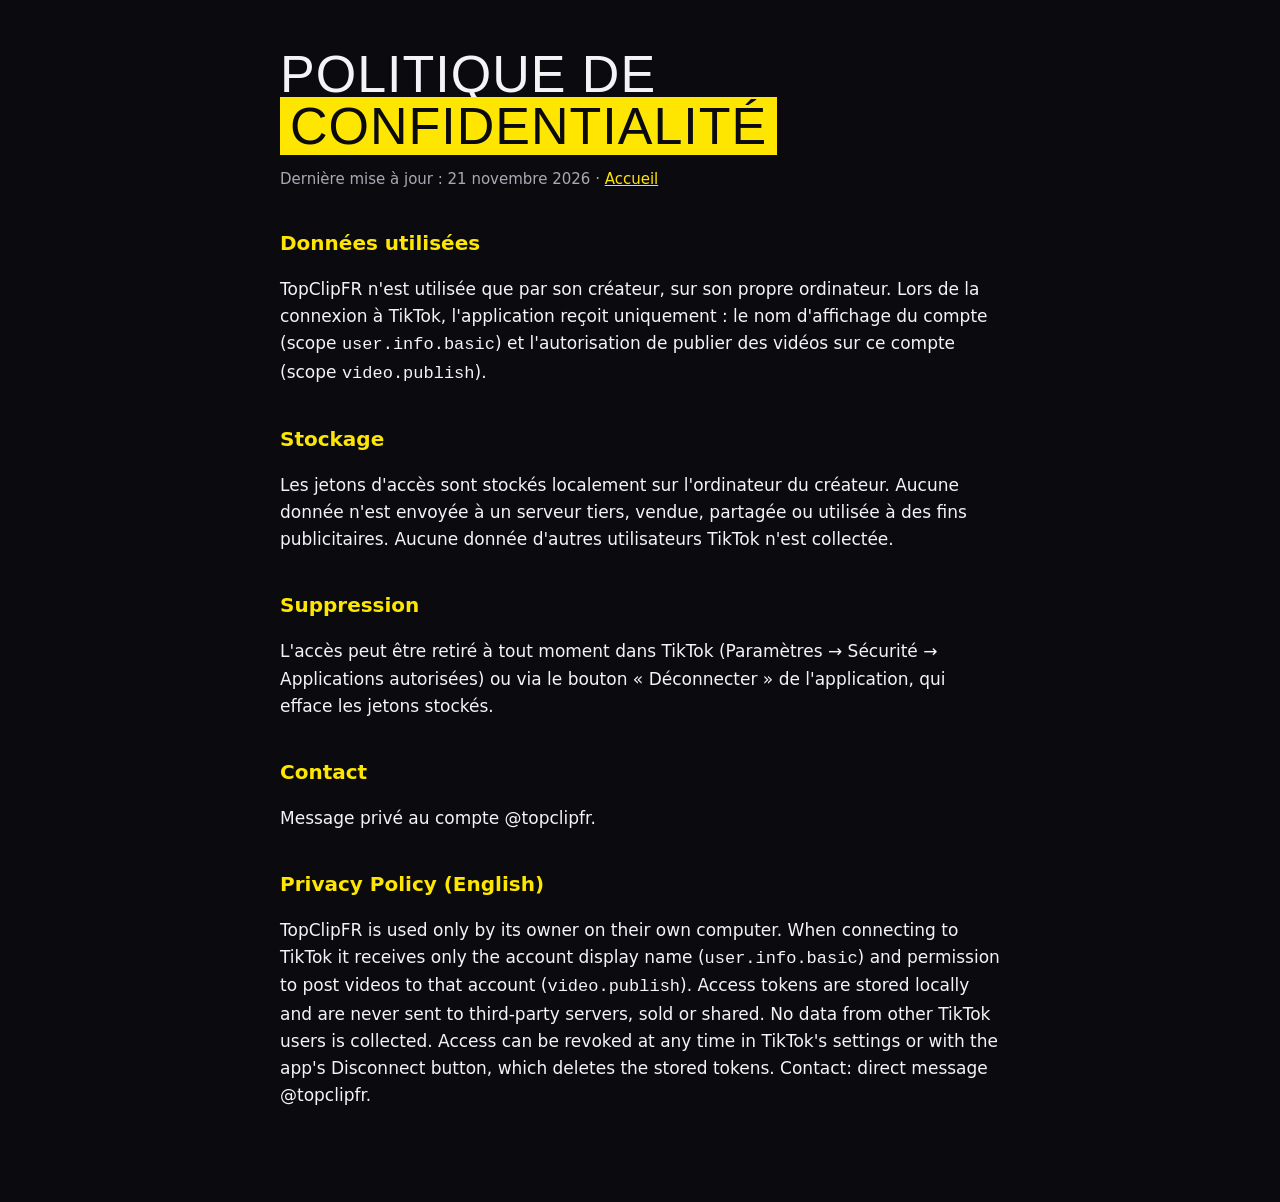
==== confidentialite.html @ 781fd8e4 "Add files via upload" ====
<!doctype html>
<html lang="fr"><head><meta charset="utf-8"><meta name="viewport" content="width=device-width,initial-scale=1">
<title>Confidentialité · TopClipFR</title><link rel="stylesheet" href="style.css"></head><body><main>
<h1>POLITIQUE DE <span>CONFIDENTIALITÉ</span></h1>
<p class="mut">Dernière mise à jour : 21 novembre 2026 · <a href="index.html">Accueil</a></p>

<h2>Données utilisées</h2>
<p>TopClipFR n'est utilisée que par son créateur, sur son propre ordinateur. Lors de la connexion à TikTok,
l'application reçoit uniquement : le nom d'affichage du compte (scope <code>user.info.basic</code>) et
l'autorisation de publier des vidéos sur ce compte (scope <code>video.publish</code>).</p>

<h2>Stockage</h2>
<p>Les jetons d'accès sont stockés localement sur l'ordinateur du créateur. Aucune donnée n'est envoyée à un
serveur tiers, vendue, partagée ou utilisée à des fins publicitaires. Aucune donnée d'autres utilisateurs
TikTok n'est collectée.</p>

<h2>Suppression</h2>
<p>L'accès peut être retiré à tout moment dans TikTok (Paramètres → Sécurité → Applications autorisées) ou
via le bouton « Déconnecter » de l'application, qui efface les jetons stockés.</p>

<h2>Contact</h2>
<p>Message privé au compte @topclipfr.</p>

<h2>Privacy Policy (English)</h2>
<p>TopClipFR is used only by its owner on their own computer. When connecting to TikTok it receives only the
account display name (<code>user.info.basic</code>) and permission to post videos to that account
(<code>video.publish</code>). Access tokens are stored locally and are never sent to third-party servers,
sold or shared. No data from other TikTok users is collected. Access can be revoked at any time in TikTok's
settings or with the app's Disconnect button, which deletes the stored tokens. Contact: direct message
@topclipfr.</p>
</main></body></html>
---- style.css ----
:root{--bg:#0B0B0F;--fg:#f4f4f6;--mut:#a9a9b3;--y:#FFE600}
*{box-sizing:border-box}
body{margin:0;background:var(--bg);color:var(--fg);font:17px/1.6 "Segoe UI",system-ui,sans-serif}
main{max-width:760px;margin:0 auto;padding:48px 20px 80px}
h1{font-family:Impact,"Arial Black",sans-serif;font-weight:400;font-size:52px;line-height:1;margin:0 0 8px;letter-spacing:1px}
h1 span{background:var(--y);color:var(--bg);padding:0 10px}
h2{margin:36px 0 8px;font-size:20px;color:var(--y)}
p,li{color:var(--fg)}
.mut{color:var(--mut);font-size:15px}
a{color:var(--y)}
nav{display:flex;gap:18px;flex-wrap:wrap;margin:18px 0 32px}
img.logo{width:96px;height:96px;border-radius:50%;display:block;margin-bottom:20px}
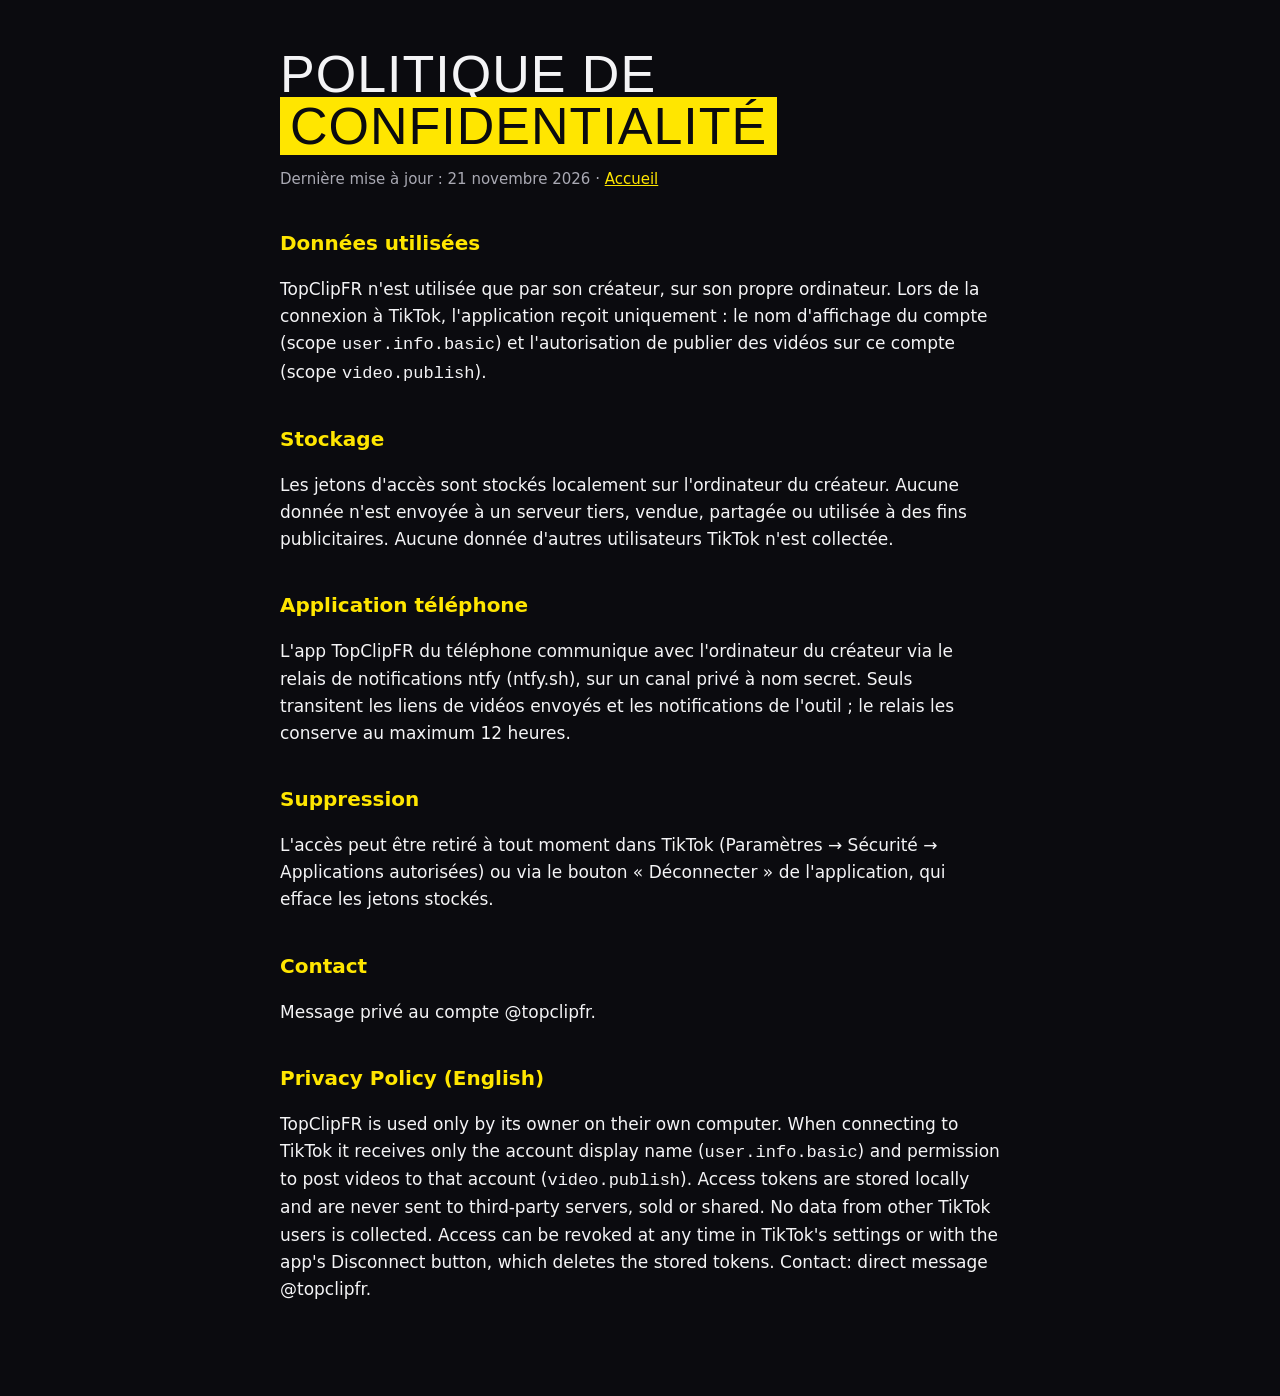
==== commit cd3ff405: "Add files via upload" ====
--- a/confidentialite.html
+++ b/confidentialite.html
@@ -14,6 +14,11 @@
 serveur tiers, vendue, partagée ou utilisée à des fins publicitaires. Aucune donnée d'autres utilisateurs
 TikTok n'est collectée.</p>
 
+<h2>Application téléphone</h2>
+<p>L'app TopClipFR du téléphone communique avec l'ordinateur du créateur via le relais de notifications
+ntfy (ntfy.sh), sur un canal privé à nom secret. Seuls transitent les liens de vidéos envoyés et les
+notifications de l'outil ; le relais les conserve au maximum 12 heures.</p>
+
 <h2>Suppression</h2>
 <p>L'accès peut être retiré à tout moment dans TikTok (Paramètres → Sécurité → Applications autorisées) ou
 via le bouton « Déconnecter » de l'application, qui efface les jetons stockés.</p>
